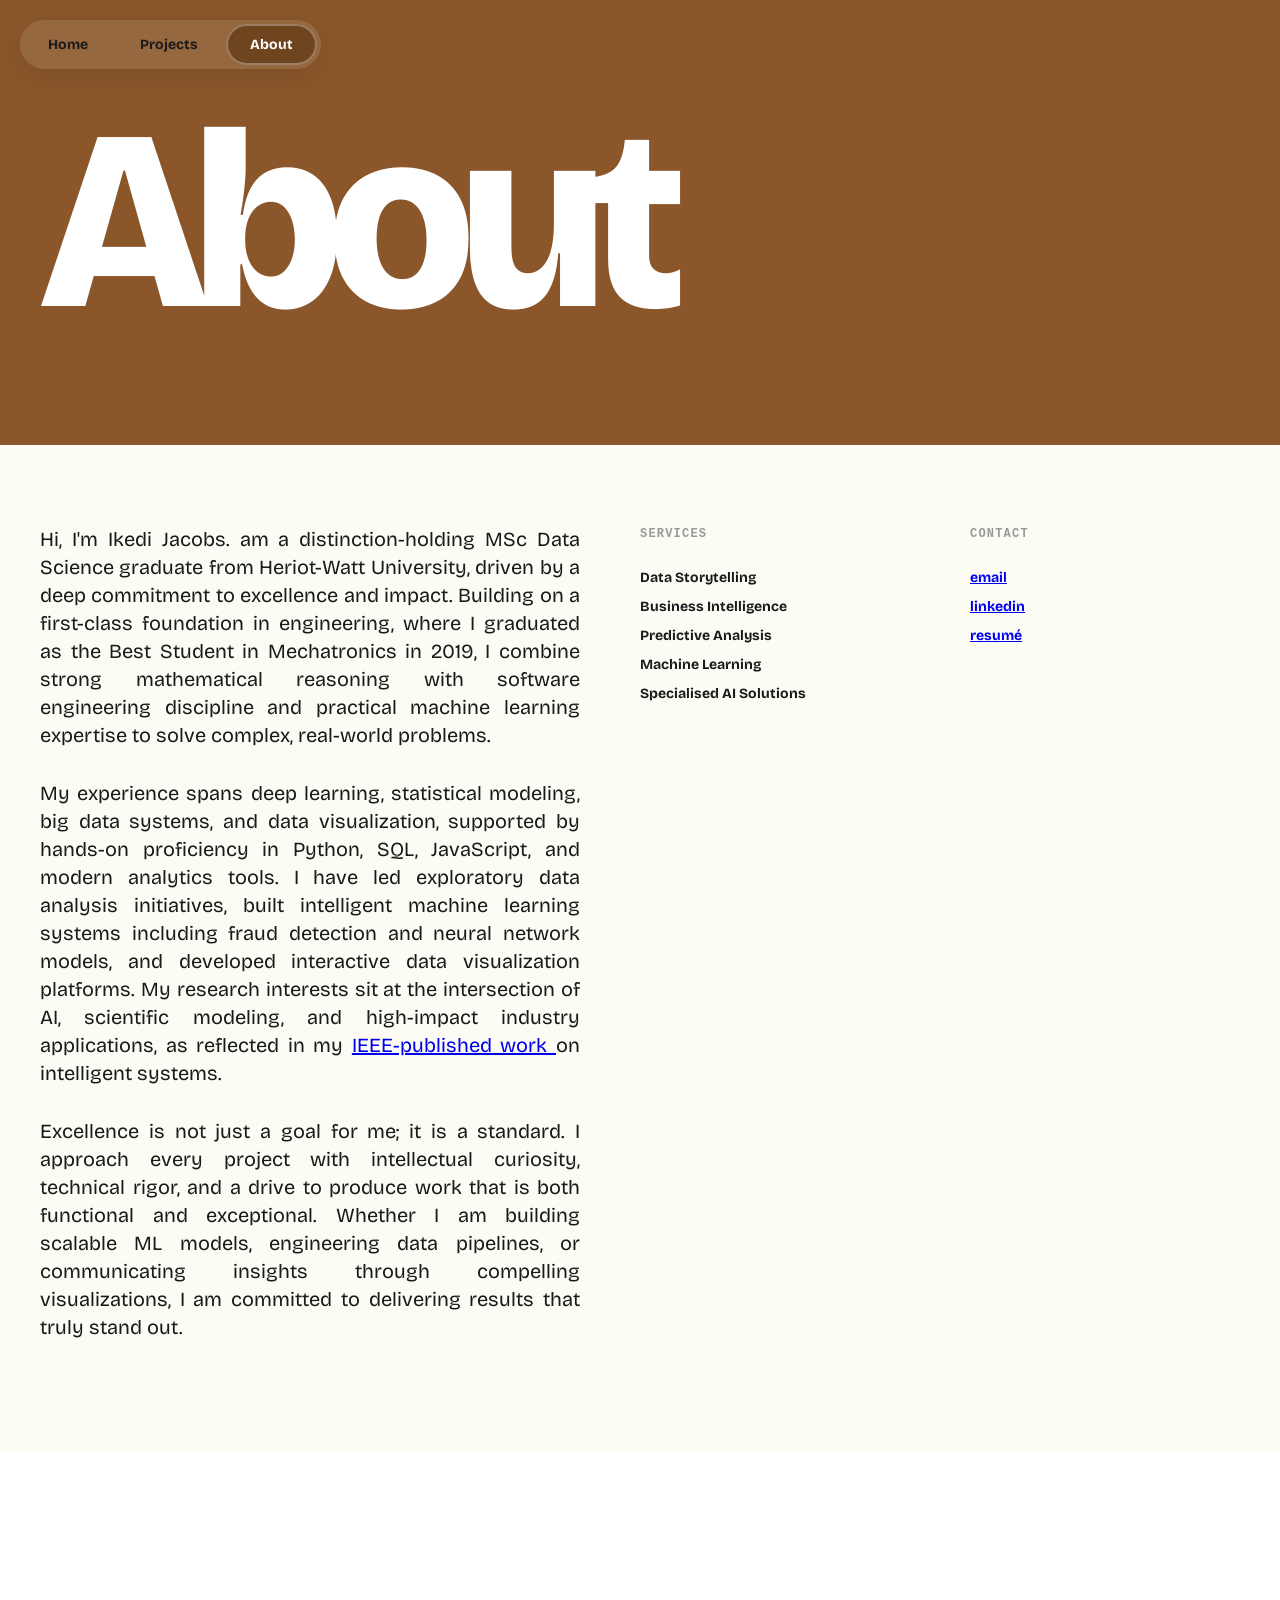
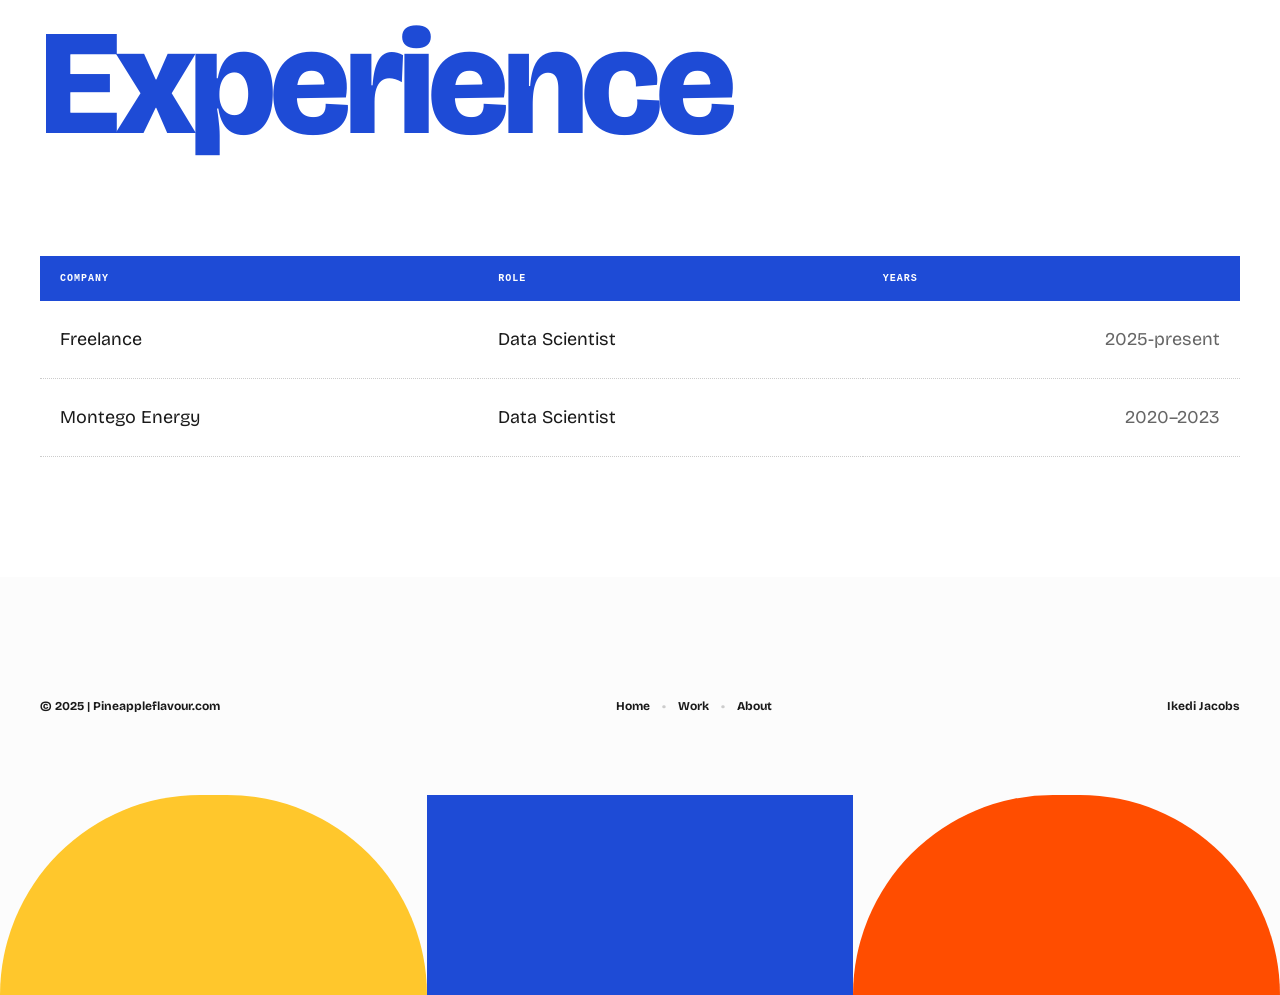
==== about/index.html @ 1de432f6 "feat: Implement clean URLs by moving pages to subdirectories, updating all internal links to absolut" ====
<!DOCTYPE html>
<html lang="en">

<head>
    <meta charset="UTF-8">
    <meta name="viewport" content="width=device-width, initial-scale=1.0">
    <title>About | Pineappleflavour</title>
    <link rel="icon" href="/assets/favicon.ico" type="image/png">
    <link rel="stylesheet" href="/style.css">
    <link rel="preconnect" href="https://fonts.googleapis.com">
    <link rel="preconnect" href="https://fonts.gstatic.com" crossorigin>
    <link
        href="https://fonts.googleapis.com/css2?family=Ancizar+Serif:ital,wght@0,300..900;1,300..900&family=Bricolage+Grotesque:opsz,wght@12..96,200..800&display=swap"
        rel="stylesheet">
    <style>
        .hero-about {
            background-color: var(--accent-brown);
            padding: 120px 40px 60px;
        }

        .about-title {
            font-size: clamp(80px, 20vw, 300px);
            font-weight: 900;
            color: #fff;
            line-height: 0.8;
            margin-bottom: 60px;
            letter-spacing: -0.05em;
        }

        .about-grid {
            display: grid;
            grid-template-columns: 2fr 1fr 1fr;
            padding: 80px 40px;
            gap: 60px;
            background-color: #fcfbf4;
        }

        .about-text {
            font-size: 20px;
            line-height: 1.4;
            max-width: 600px;
        }

        .about-text p {
            margin-bottom: 30px;
        }

        .list-section h3 {
            font-size: 12px;
            font-family: var(--font-mono);
            letter-spacing: 0.1em;
            margin-bottom: 24px;
            color: #999;
            text-transform: uppercase;
        }

        .list-section ul {
            list-style: none;
        }

        .list-section li {
            font-size: 14px;
            font-weight: 700;
            margin-bottom: 8px;
        }

        .experience-section {
            padding: 120px 40px;
            background-color: #fff;
        }

        .experience-title {
            font-size: clamp(60px, 12vw, 150px);
            font-weight: 900;
            color: var(--accent-blue);
            margin-bottom: 60px;
            letter-spacing: -0.04em;
        }

        .exp-table {
            width: 100%;
            border-collapse: collapse;
        }

        .exp-header {
            background-color: var(--accent-blue);
            color: #fff;
            padding: 15px 20px;
            font-size: 10px;
            font-family: var(--font-mono);
            text-transform: uppercase;
            letter-spacing: 0.1em;
            text-align: left;
        }

        .exp-row {
            border-bottom: 1px dotted #ccc;
        }

        .exp-row td {
            padding: 25px 20px;
            font-size: 18px;
            font-weight: 400;
        }

        .exp-row td:last-child {
            text-align: right;
            color: #666;
        }

        @media (max-width: 768px) {
            .about-grid {
                grid-template-columns: 1fr;
                gap: 40px;
            }
        }
    </style>
</head>

<body class="page-about">
    <header class="header">
        <nav class="nav">
            <a href="/" class="nav-pill">Home</a>
            <a href="/work/" class="nav-pill">Projects</a>
            <a href="/about/" class="nav-pill active">About</a>
        </nav>
    </header>

    <main>
        <section class="hero-about">
            <h1 class="about-title">About</h1>
        </section>

        <section class="about-grid">
            <div class="about-text">
                <p style="text-align: justify;">Hi, I'm Ikedi Jacobs. am a distinction-holding MSc Data Science graduate from Heriot-Watt University, driven by a deep commitment to
                    excellence and impact. Building on a first-class foundation in engineering, where I graduated as the Best Student in
                    Mechatronics in 2019, I combine strong mathematical reasoning with software engineering discipline and practical machine
                    learning expertise to solve complex, real-world problems.</p>
                <p style="text-align: justify;">My experience spans deep learning, statistical modeling, big data systems, and data visualization, supported by hands-on
                    proficiency in Python, SQL, JavaScript, and modern analytics tools. I have led exploratory data analysis initiatives,
                    built intelligent machine learning systems including fraud detection and neural network models, and developed interactive
                    data visualization platforms. My research interests sit at the intersection of AI, scientific modeling, and high-impact
                    industry applications, as reflected in my <a href="https://ieeexplore.ieee.org/document/10630434" target="_blank" rel="noopener noreferrer">
                    IEEE-published work </a> on intelligent systems.</p>
                <p style="text-align: justify;">Excellence is not just a goal for me; it is a standard. I approach every project with intellectual curiosity, technical
                    rigor, and a drive to produce work that is both functional and exceptional. Whether I am building scalable ML models,
                    engineering data pipelines, or communicating insights through compelling visualizations, I am committed to delivering
                    results that truly stand out.</p>
            </div>
            <div class="list-section">
                <h3>Services</h3>
                <ul>
                    <li>Data Storytelling</li>
                    <li>Business Intelligence</li>
                    <li>Predictive Analysis</li>
                    <li>Machine Learning</li>
                    <li>Specialised AI Solutions</li>
                </ul>
            </div>
            <div class="list-section">
                <h3>Contact</h3>
                <ul>
                    <li><a href="mailto:ikediloh@gmail.com">email</a></li>
                    <li><a href="https://www.linkedin.com/in/ikedijacobs/" target="_blank" rel="noopener noreferrer">linkedin</a></li>
                    <li><a href="https://drive.google.com/file/d/1eZhBMq50lLnc_rq4S2wR_T3DE5IK6BEK/view?usp=sharing" target="_blank" rel="noopener noreferrer">resumé</a></li>
                </ul>
            </div>
        </section>

        <section class="experience-section">
            <h2 class="experience-title">Experience</h2>
            <table class="exp-table">
                <thead>
                    <tr>
                        <th class="exp-header">Company</th>
                        <th class="exp-header">Role</th>
                        <th class="exp-header">Years</th>
                    </tr>
                </thead>
                <tbody>
                    <tr class="exp-row">
                        <td>Freelance</td>
                        <td>Data Scientist</td>
                        <td>2025-present</td>
                    </tr>
                    <tr class="exp-row">
                        <td>Montego Energy</td>
                        <td>Data Scientist</td>
                        <td>2020–2023</td>
                    </tr>
                </tbody>
            </table>
        </section>
    </main>

    <footer class="footer">
        <div class="footer-top">
            <div class="copyright">© 2025 | Pineappleflavour.com</div>
            <nav class="footer-nav">
                <a href="/">Home</a>
                <span class="dot">•</span>
                <a href="/work/">Work</a>
                <span class="dot">•</span>
                <a href="/about/">About</a>
            </nav>
            <div class="footer-name">Ikedi Jacobs</div>
        </div>
        <div class="footer-shapes">
            <div class="shape yellow"></div>
            <div class="shape blue"></div>
            <div class="shape orange"></div>
        </div>
    </footer>
</body>

</html>
---- style.css ----
:root {
    /* Color Palette */
    --bg-color: #fcfcfc;
    --text-primary: #1a1a1a;
    --accent-brown: #8b572a;
    --accent-green: #00a651;
    --accent-blue: #1e4bd6;
    --accent-orange: #ff4d00;
    --accent-yellow: #ffc72c;

    /* Typography */
    --font-main: 'Bricolage Grotesque', sans-serif;
    --font-serif: 'Ancizar Serif', serif;
    --font-mono: 'Space Mono', monospace;

    /* Navigation */
    --nav-active-bg: var(--accent-yellow);
    --nav-active-text: #000;
}

* {
    margin: 0;
    padding: 0;
    box-sizing: border-box;
}

body {
    background-color: var(--bg-color);
    color: var(--text-primary);
    font-family: var(--font-main);
    overflow-x: hidden;
    line-height: 1.5;
}

/* Header & Nav */
.header {
    position: fixed;
    top: 20px;
    left: 20px;
    z-index: 1000;
    backdrop-filter: blur(10px);
    background: rgba(255, 255, 255, 0.1);
    border-radius: 40px;
    padding: 4px;
    box-shadow: 0 8px 32px rgba(0, 0, 0, 0.1);
}

.nav {
    display: flex;
    gap: 4px;
}

.nav-pill {
    padding: 10px 24px;
    text-decoration: none;
    font-weight: 700;
    font-size: 14px;
    transition: all 0.4s cubic-bezier(0.23, 1, 0.32, 1);
    display: flex;
    align-items: center;
    justify-content: center;
    border-radius: 30px !important;
    background-color: transparent;
    color: var(--text-primary);
}

.nav-pill.active {
    background-color: var(--nav-active-bg);
    color: var(--nav-active-text);
    box-shadow: inset 0 0 0 2px rgba(255, 255, 255, 0.3);
}

.nav-pill:nth-child(1) {
    border-radius: 40px 0 0 40px;
}

.nav-pill:nth-child(3) {
    border-radius: 0 40px 40px 0;
}

.page-home {
    --nav-active-bg: #008743;
    --nav-active-text: #fff;
}

.page-projects {
    --nav-active-bg: #a8cdf7;
    --nav-active-text: #0d2b52;
}

.page-about {
    --nav-active-bg: #6f451f;
    --nav-active-text: #fff;
}

.nav-pill:hover {
    transform: translateY(-2px);
    box-shadow: 0 4px 20px rgba(0, 0, 0, 0.1);
}

/* Hero Section */
.hero-home {
    padding: 80px 0 0;
}

.hero-content {
    background-color: var(--accent-green);
    padding: 80px 40px;
    border-radius: 4px;
}

.title-row {
    display: flex;
    align-items: flex-start;
    justify-content: space-between;
}

.main-title {
    font-size: clamp(60px, 15vw, 180px);
    line-height: 0.9;
    letter-spacing: -0.04em;
    font-weight: 900;
    color: #fff;
    text-transform: none;
}

.sun-icon {
    width: 80px;
    height: 80px;
    animation: rotate 20s linear infinite;
}

@keyframes rotate {
    from {
        transform: rotate(0deg);
    }

    to {
        transform: rotate(360deg);
    }
}

.hero-info-box {
    background-color: var(--accent-brown);
    padding: 60px 40px;
    color: #fff;
    margin-top: -5px;
    /* Slight overlap or flush */
}

.section-label {
    font-family: var(--font-mono);
    font-size: 12px;
    letter-spacing: 0.1em;
    margin-bottom: 24px;
    opacity: 0.8;
}

.hero-description {
    font-size: 24px;
    max-width: 800px;
    margin-bottom: 32px;
    font-weight: 400;
}

.more-link {
    color: var(--accent-blue);
    text-decoration: none;
    font-weight: 700;
    font-size: 16px;
}

/* Projects Grid */
.projects-grid {
    display: grid;
    grid-template-columns: 1fr 1fr;
    padding: 0;
}

.project-card {
    border: 1px solid rgba(0, 0, 0, 0.05);
    cursor: pointer;
    overflow: hidden;
}

.project-image {
    aspect-ratio: 4/3;
    background-color: #ddd;
    overflow: hidden;
}

.project-image img {
    width: 100%;
    height: 100%;
    object-fit: cover;
    transition: transform 0.6s cubic-bezier(0.19, 1, 0.22, 1);
}

.project-card:hover .project-image img {
    transform: scale(1.05);
}

.project-info {
    padding: 24px 20px;
    display: flex;
    justify-content: space-between;
    align-items: center;
    font-size: 14px;
    font-weight: 700;
}

.project-id {
    font-family: var(--font-mono);
    font-size: 12px;
    color: #666;
}

/* Footer */
.footer {
    padding: 80px 0 0 0;
    display: flex;
    flex-direction: column;
}

.footer-top {
    display: flex;
    justify-content: space-between;
    align-items: center;
    padding: 40px;
    font-size: 12px;
    font-weight: 700;
}

.footer-nav {
    display: flex;
    gap: 12px;
}

.footer-nav a {
    text-decoration: none;
    color: inherit;
}

.dot {
    color: #ccc;
}

.footer-shapes {
    display: flex;
    height: 200px;
    margin-top: 40px;
}

.shape {
    flex: 1;
}

.shape.yellow {
    background-color: var(--accent-yellow);
    border-radius: 200px 200px 0 0;
}

.shape.blue {
    background-color: var(--accent-blue);
}

.shape.orange {
    background-color: var(--accent-orange);
    border-radius: 200px 200px 0 0;
}


/* Projects List (Work Page) */
.projects-list {
    padding: 0;
    background-color: #fff;
}

.work-item {
    display: grid;
    grid-template-columns: 1fr 1fr;
    border-bottom: 1px solid #eee;
}

.work-content {
    padding: 80px 40px;
    display: flex;
    flex-direction: column;
    justify-content: space-between;
}

.work-meta {
    font-family: var(--font-mono);
    font-size: 12px;
    color: #999;
    margin-bottom: 40px;
}

.work-item-title {
    font-size: 48px;
    font-weight: 700;
    margin-bottom: 24px;
    line-height: 1.1;
}

.work-item-desc {
    font-size: 18px;
    color: #444;
    max-width: 400px;
    margin-bottom: 40px;
}

.view-link {
    font-weight: 700;
    color: var(--accent-blue);
    text-decoration: none;
}

.work-visual {
    background-color: #f0f0f0;
    overflow: hidden;
    aspect-ratio: 1/1;
}

.work-visual img {
    width: 100%;
    height: 100%;
    object-fit: cover;
    transition: transform 0.8s ease;
}

.work-item:hover .work-visual img {
    transform: scale(1.05);
}

@media (max-width: 900px) {
    .work-item {
        grid-template-columns: 1fr;
    }
}

/* Responsive */
@media (max-width: 768px) {
    .projects-grid {
        grid-template-columns: 1fr;
    }

    .title-row {
        flex-direction: column-reverse;
    }

    .sun-icon {
        margin-bottom: 20px;
    }

    .footer-top {
        flex-direction: column;
        gap: 20px;
        text-align: center;
    }
}
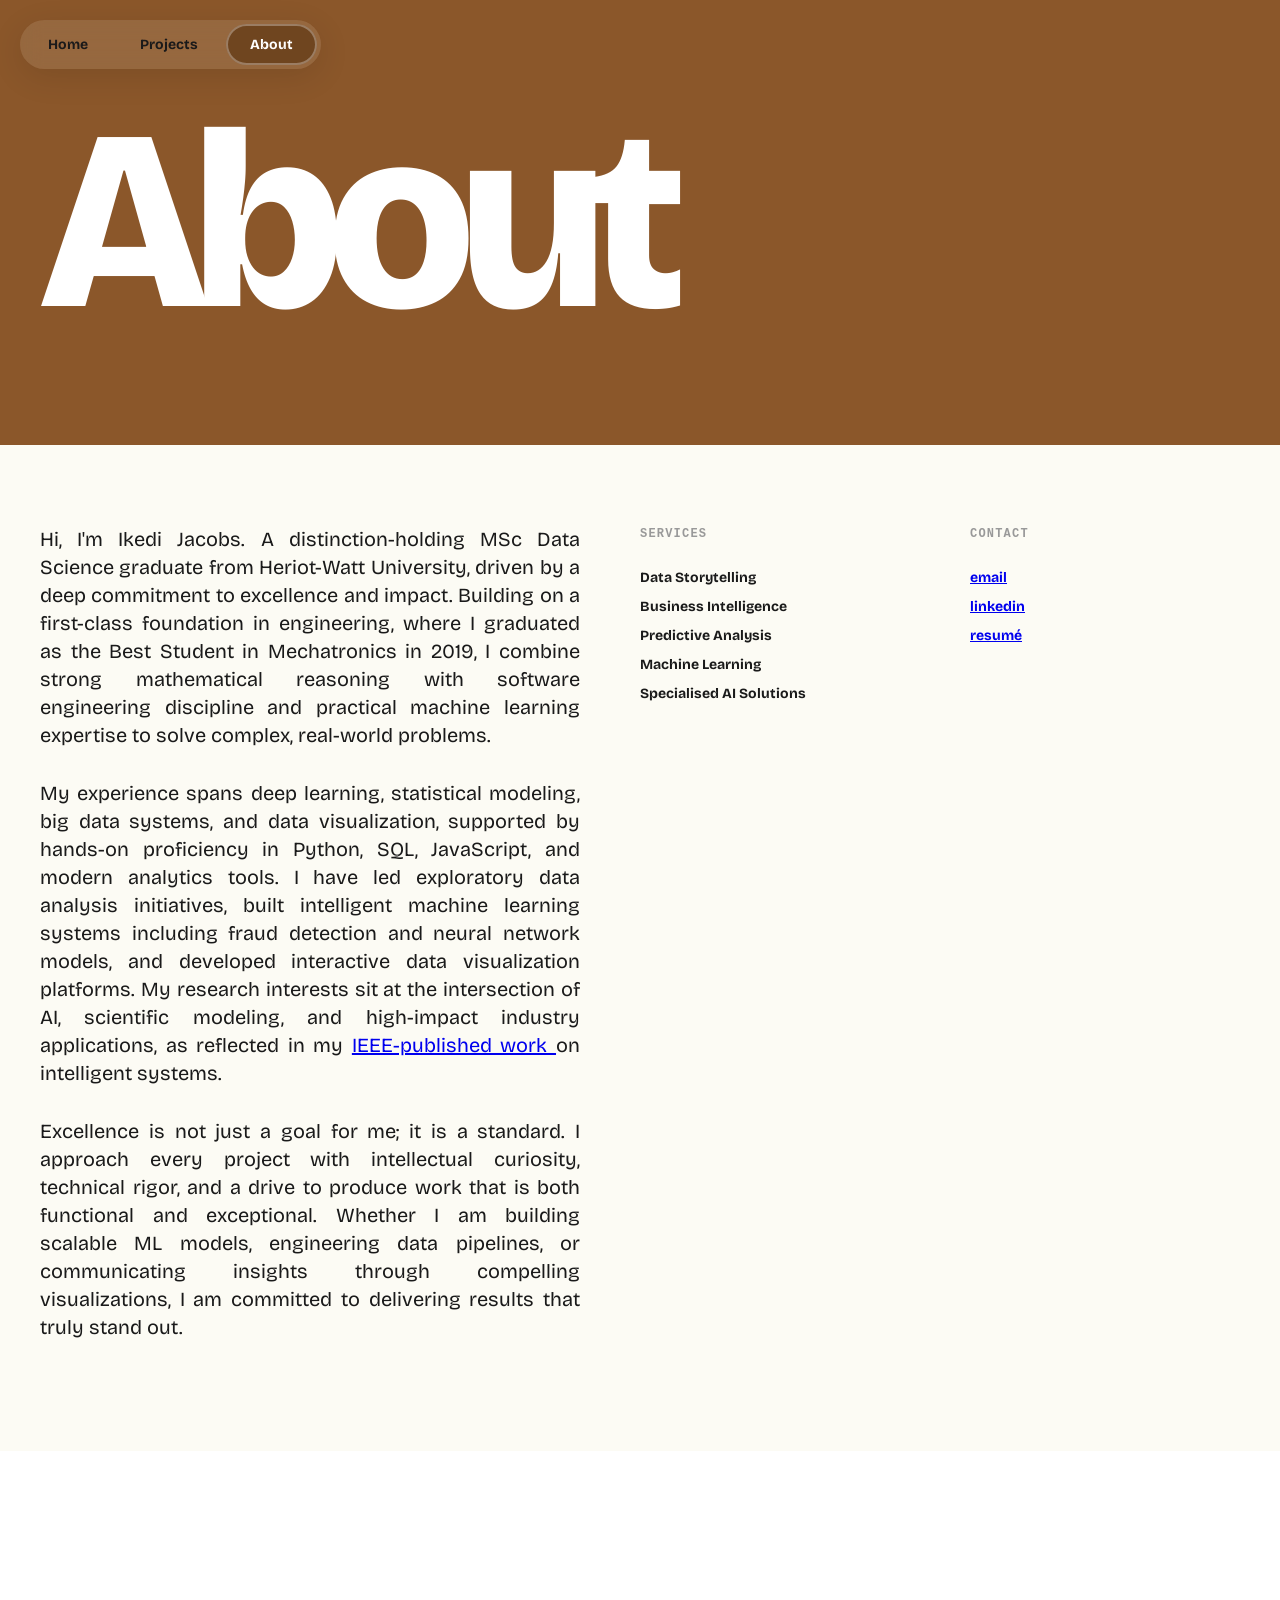
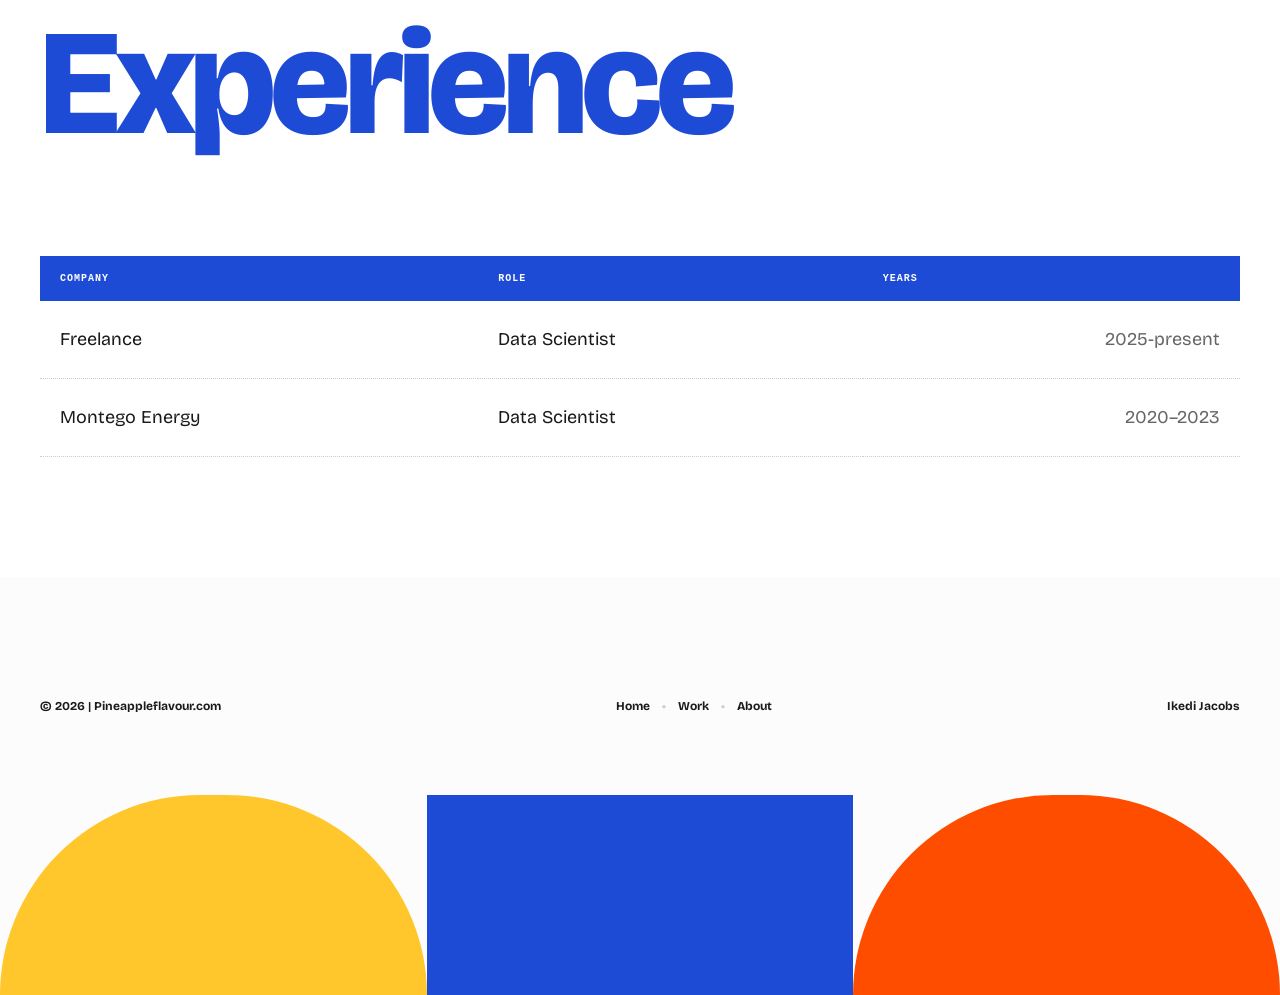
==== commit 18e3eec8: "fix typos in about" ====
--- a/about/index.html
+++ b/about/index.html
@@ -133,7 +133,7 @@
 
         <section class="about-grid">
             <div class="about-text">
-                <p style="text-align: justify;">Hi, I'm Ikedi Jacobs. am a distinction-holding MSc Data Science graduate from Heriot-Watt University, driven by a deep commitment to
+                <p style="text-align: justify;">Hi, I'm Ikedi Jacobs. A distinction-holding MSc Data Science graduate from Heriot-Watt University, driven by a deep commitment to
                     excellence and impact. Building on a first-class foundation in engineering, where I graduated as the Best Student in
                     Mechatronics in 2019, I combine strong mathematical reasoning with software engineering discipline and practical machine
                     learning expertise to solve complex, real-world problems.</p>
@@ -196,7 +196,7 @@
 
     <footer class="footer">
         <div class="footer-top">
-            <div class="copyright">© 2025 | Pineappleflavour.com</div>
+            <div class="copyright">© 2026 | Pineappleflavour.com</div>
             <nav class="footer-nav">
                 <a href="/">Home</a>
                 <span class="dot">•</span>
--- a/style.css
+++ b/style.css
@@ -196,6 +196,121 @@
     transition: transform 0.6s cubic-bezier(0.19, 1, 0.22, 1);
 }
 
+.project-preview {
+    position: relative;
+    width: 100%;
+    height: 100%;
+    min-height: 100%;
+    overflow: hidden;
+}
+
+.project-preview--f21dv {
+    background:
+        radial-gradient(circle at top left, rgba(0, 166, 81, 0.4), transparent 35%),
+        radial-gradient(circle at top right, rgba(30, 75, 214, 0.35), transparent 34%),
+        linear-gradient(135deg, #04162d 0%, #0d2b52 52%, #03111f 100%);
+    color: #fff;
+}
+
+.project-preview-grid {
+    position: absolute;
+    inset: 0;
+    display: grid;
+    grid-template-columns: 1.1fr 0.9fr;
+    grid-template-rows: auto 1fr 1fr;
+    gap: 10px;
+    padding: 18px;
+}
+
+.project-preview-title,
+.project-preview-panel,
+.project-preview-chart {
+    border: 1px solid rgba(255, 255, 255, 0.12);
+    border-radius: 18px;
+    background: rgba(255, 255, 255, 0.06);
+    backdrop-filter: blur(6px);
+}
+
+.project-preview-title {
+    grid-column: 1 / -1;
+    padding: 14px 16px;
+}
+
+.project-preview-title span {
+    display: block;
+}
+
+.project-preview-kicker {
+    font-family: var(--font-mono);
+    font-size: 10px;
+    letter-spacing: 0.12em;
+    color: rgba(255, 255, 255, 0.72);
+    margin-bottom: 6px;
+}
+
+.project-preview-heading {
+    font-size: clamp(20px, 2.4vw, 28px);
+    line-height: 1;
+    font-weight: 800;
+}
+
+.project-preview-panel {
+    padding: 16px;
+    display: flex;
+    align-items: flex-end;
+    position: relative;
+    overflow: hidden;
+}
+
+.project-preview-panel::before {
+    content: "";
+    position: absolute;
+    inset: auto 16px 16px;
+    height: 42%;
+    border-radius: 999px 999px 0 0;
+    background: linear-gradient(180deg, rgba(255, 199, 44, 0.25), rgba(255, 199, 44, 0.85));
+}
+
+.project-preview-panel span {
+    position: relative;
+    z-index: 1;
+    font-size: 14px;
+    font-weight: 700;
+}
+
+.project-preview-chart {
+    position: relative;
+    overflow: hidden;
+}
+
+.project-preview-chart::before,
+.project-preview-chart::after {
+    content: "";
+    position: absolute;
+    inset: 16px;
+    border-radius: 50%;
+}
+
+.project-preview-chart::before {
+    background:
+        conic-gradient(from 180deg,
+            #00a651 0 20%,
+            #1e4bd6 20% 48%,
+            #ffc72c 48% 74%,
+            #ff4d00 74% 100%);
+    mask: radial-gradient(circle at center, transparent 0 38%, #000 39%);
+    -webkit-mask: radial-gradient(circle at center, transparent 0 38%, #000 39%);
+}
+
+.project-preview-chart::after {
+    inset: auto 18px 18px;
+    height: 34%;
+    border-radius: 999px;
+    background:
+        linear-gradient(90deg, transparent 0 6%, rgba(255, 255, 255, 0.4) 6% 8%, transparent 8% 16%, rgba(255, 255, 255, 0.7) 16% 18%, transparent 18% 26%, rgba(255, 255, 255, 0.3) 26% 28%, transparent 28% 100%),
+        linear-gradient(180deg, rgba(255, 255, 255, 0.16), rgba(255, 255, 255, 0.02));
+}
+
 .project-card:hover .project-image img {
     transform: scale(1.05);
 }
@@ -329,8 +444,17 @@
     transition: transform 0.8s ease;
 }
 
+.work-visual .project-preview {
+    height: 100%;
+}
+
 .work-item:hover .work-visual img {
     transform: scale(1.05);
+}
+
+.work-item:hover .project-preview {
+    transform: scale(1.03);
+    transition: transform 0.8s ease;
 }
 
 @media (max-width: 900px) {
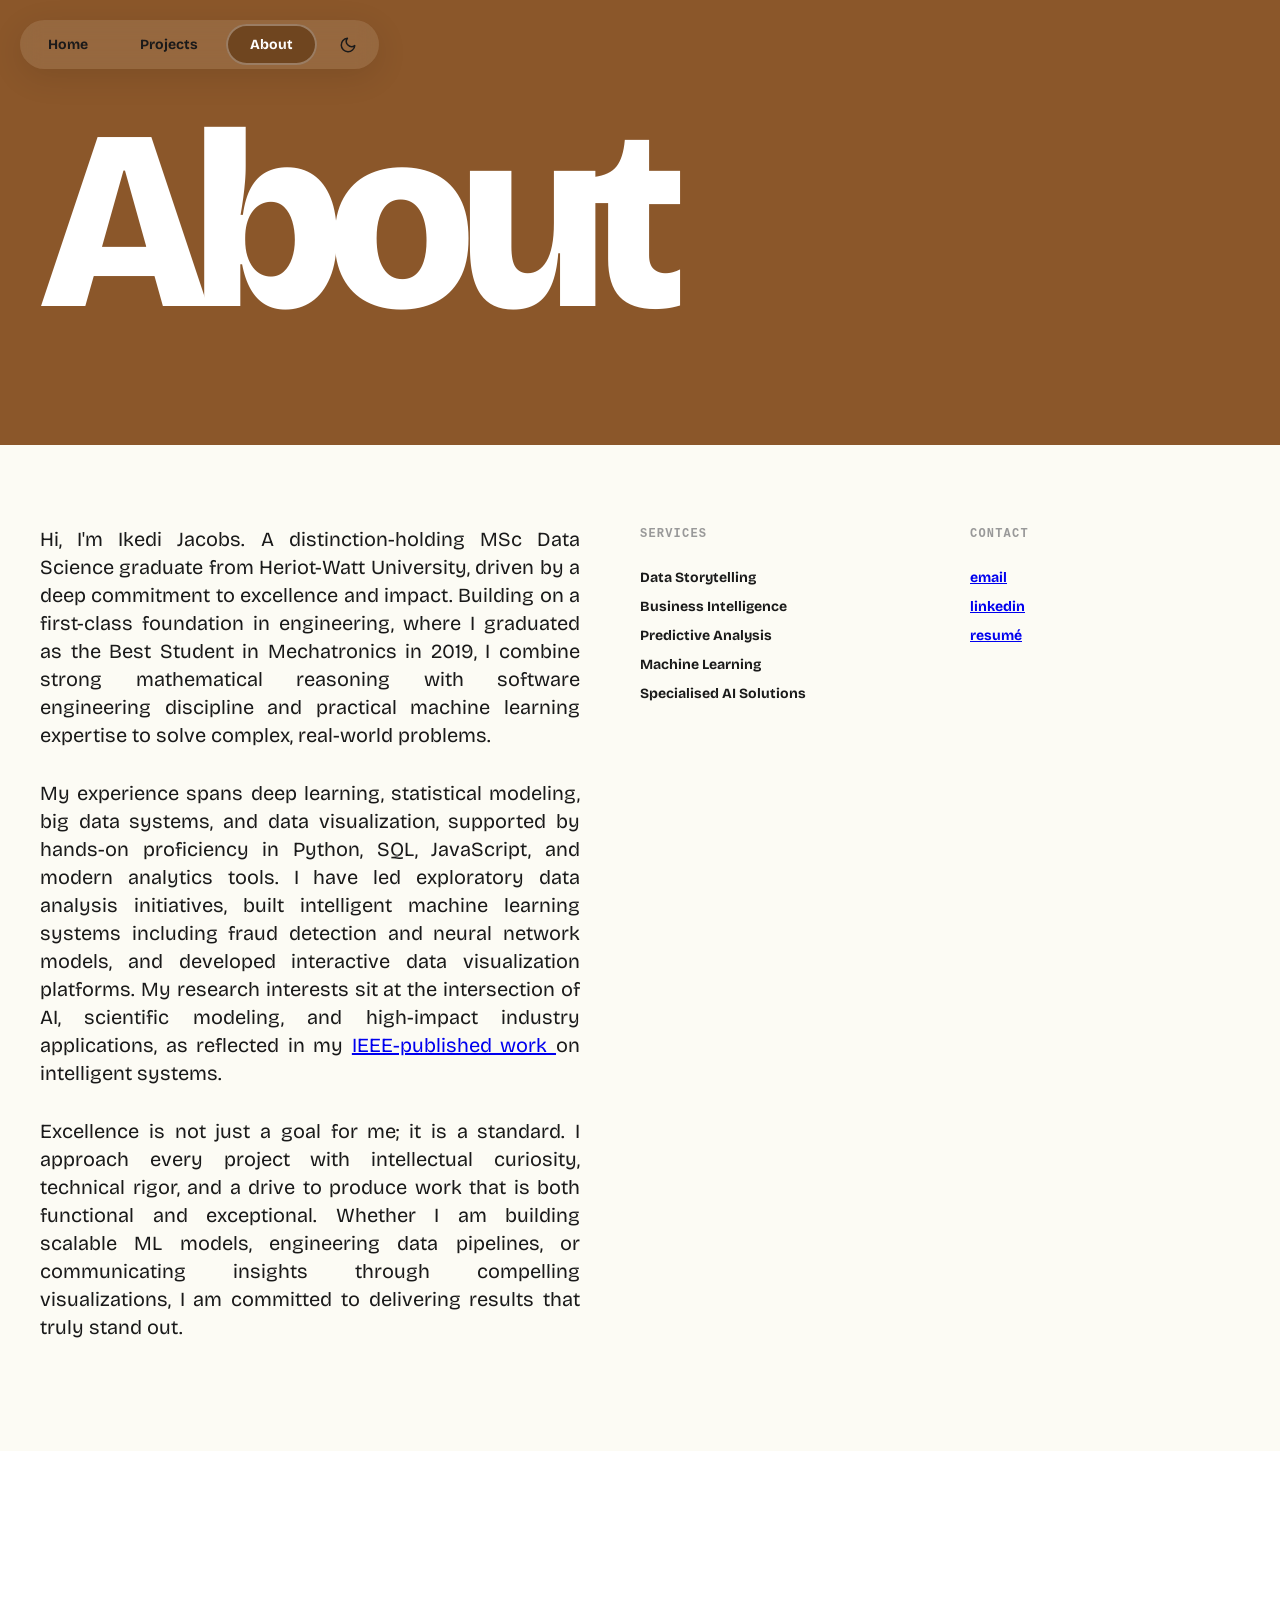
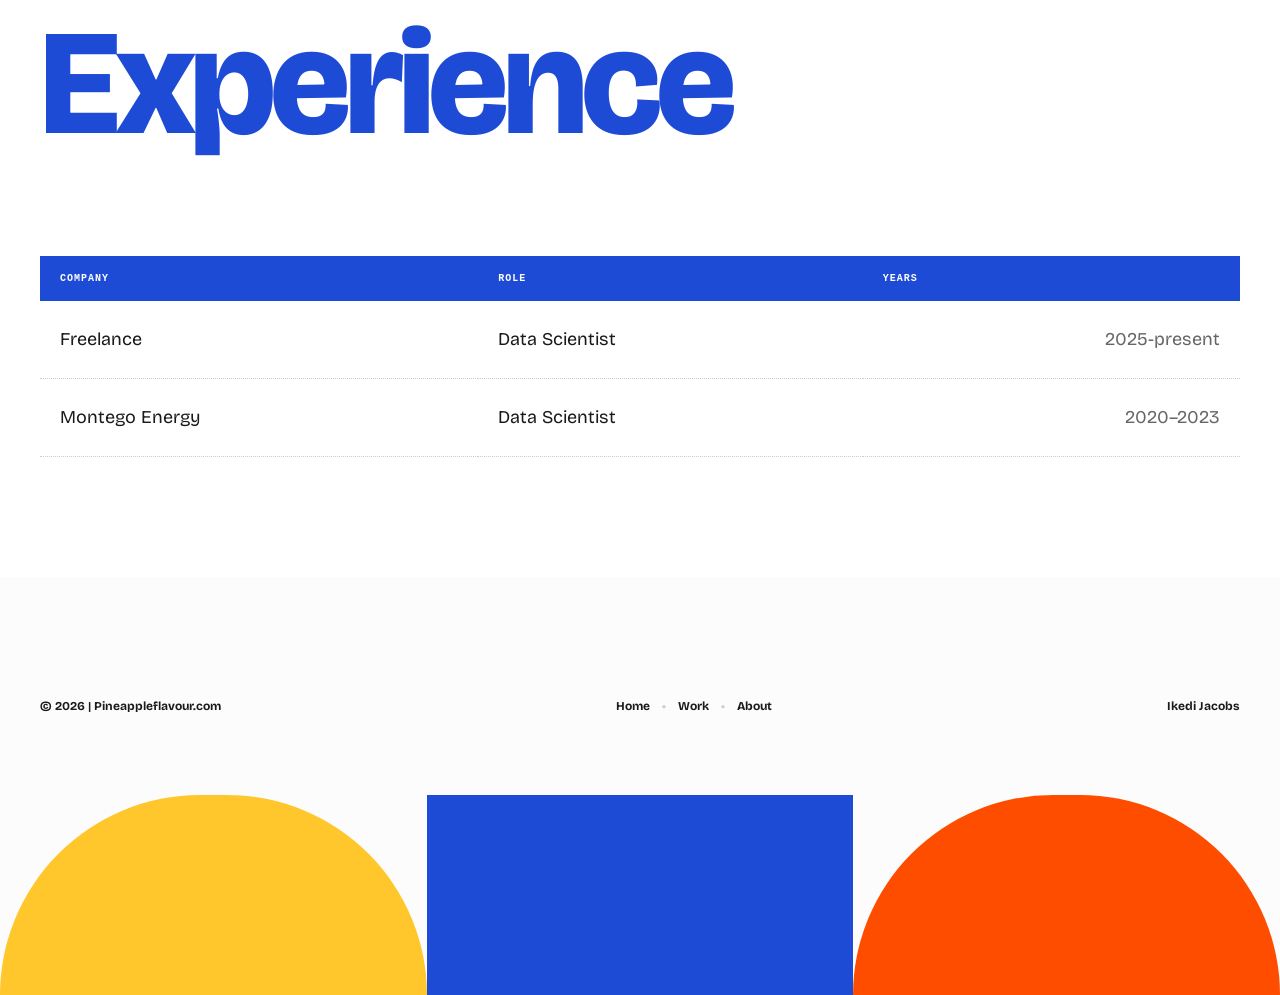
==== commit 710a7c42: "feat: Implement dark mode theme toggle and styles across all pages" ====
--- a/about/index.html
+++ b/about/index.html
@@ -6,6 +6,14 @@
     <meta name="viewport" content="width=device-width, initial-scale=1.0">
     <title>About | Pineappleflavour</title>
     <link rel="icon" href="/assets/favicon.ico" type="image/png">
+    <script>
+        (function() {
+            const savedTheme = localStorage.getItem('theme');
+            if (savedTheme === 'dark' || (!savedTheme && window.matchMedia('(prefers-color-scheme: dark)').matches)) {
+                document.documentElement.classList.add('dark-mode');
+            }
+        })();
+    </script>
     <link rel="stylesheet" href="/style.css">
     <link rel="preconnect" href="https://fonts.googleapis.com">
     <link rel="preconnect" href="https://fonts.gstatic.com" crossorigin>
@@ -163,7 +171,7 @@
                 <ul>
                     <li><a href="mailto:ikediloh@gmail.com">email</a></li>
                     <li><a href="https://www.linkedin.com/in/ikedijacobs/" target="_blank" rel="noopener noreferrer">linkedin</a></li>
-                    <li><a href="https://drive.google.com/file/d/1eZhBMq50lLnc_rq4S2wR_T3DE5IK6BEK/view?usp=sharing" target="_blank" rel="noopener noreferrer">resumé</a></li>
+                    <li><a href="https://drive.google.com/file/d/1LGB2s7gG03Qr29JETI5ZVHL0ub_E1LT2/view?usp=sharing" target="_blank" rel="noopener noreferrer">resumé</a></li>
                 </ul>
             </div>
         </section>
@@ -212,6 +220,7 @@
             <div class="shape orange"></div>
         </div>
     </footer>
+    <script src="/main.js"></script>
 </body>
 
 </html>
--- a/style.css
+++ b/style.css
@@ -1,12 +1,30 @@
 :root {
-    /* Color Palette */
+    /* Color Palette (Light Mode) */
     --bg-color: #fcfcfc;
     --text-primary: #1a1a1a;
+    --text-secondary: #444;
+    --text-muted: #666;
     --accent-brown: #8b572a;
     --accent-green: #00a651;
     --accent-blue: #1e4bd6;
     --accent-orange: #ff4d00;
     --accent-yellow: #ffc72c;
+    --premier-league-blue: #1adef4;
+    --experimental-yellow: #fcef97;
+    
+    /* Card & Component Surfaces */
+    --card-bg: #ffffff;
+    --card-border: rgba(0, 0, 0, 0.05);
+    --header-bg: rgba(255, 255, 255, 0.1);
+    --header-shadow: rgba(0, 0, 0, 0.1);
+
+    /* Navigation Active Pill Variables (Default Light Mode values) */
+    --home-active-bg: #008743;
+    --home-active-text: #fff;
+    --projects-active-bg: #a8cdf7;
+    --projects-active-text: #0d2b52;
+    --about-active-bg: #6f451f;
+    --about-active-text: #fff;
 
     /* Typography */
     --font-main: 'Bricolage Grotesque', sans-serif;
@@ -16,6 +34,35 @@
     /* Navigation */
     --nav-active-bg: var(--accent-yellow);
     --nav-active-text: #000;
+}
+
+html.dark-mode {
+    /* Color Palette (Dark Mode) */
+    --bg-color: #0b0c10;
+    --text-primary: #f0f0f5;
+    --text-secondary: #bbb;
+    --text-muted: #a0a0a0;
+    --accent-brown: #cf9b6f;
+    --accent-green: #2ecc71;
+    --accent-blue: #4fa3ff;
+    --accent-orange: #ff7d47;
+    --accent-yellow: #ffdf6d;
+    --premier-league-blue: #00bcd4;
+    --experimental-yellow: #22251a;
+    
+    /* Card & Component Surfaces */
+    --card-bg: #14151a;
+    --card-border: rgba(255, 255, 255, 0.08);
+    --header-bg: rgba(15, 15, 20, 0.4);
+    --header-shadow: rgba(0, 0, 0, 0.4);
+
+    /* Navigation Active Pill Variables (Dark Mode values) */
+    --home-active-bg: #2ecc71;
+    --home-active-text: #000;
+    --projects-active-bg: #4fa3ff;
+    --projects-active-text: #0d2b52;
+    --about-active-bg: #cf9b6f;
+    --about-active-text: #000;
 }
 
 * {
@@ -30,6 +77,7 @@
     font-family: var(--font-main);
     overflow-x: hidden;
     line-height: 1.5;
+    transition: background-color 0.3s ease, color 0.3s ease;
 }
 
 /* Header & Nav */
@@ -39,10 +87,11 @@
     left: 20px;
     z-index: 1000;
     backdrop-filter: blur(10px);
-    background: rgba(255, 255, 255, 0.1);
+    background: var(--header-bg);
     border-radius: 40px;
     padding: 4px;
-    box-shadow: 0 8px 32px rgba(0, 0, 0, 0.1);
+    box-shadow: 0 8px 32px var(--header-shadow);
+    transition: background-color 0.3s ease, box-shadow 0.3s ease;
 }
 
 .nav {
@@ -79,18 +128,18 @@
 }
 
 .page-home {
-    --nav-active-bg: #008743;
-    --nav-active-text: #fff;
+    --nav-active-bg: var(--home-active-bg);
+    --nav-active-text: var(--home-active-text);
 }
 
 .page-projects {
-    --nav-active-bg: #a8cdf7;
-    --nav-active-text: #0d2b52;
+    --nav-active-bg: var(--projects-active-bg);
+    --nav-active-text: var(--projects-active-text);
 }
 
 .page-about {
-    --nav-active-bg: #6f451f;
-    --nav-active-text: #fff;
+    --nav-active-bg: var(--about-active-bg);
+    --nav-active-text: var(--about-active-text);
 }
 
 .nav-pill:hover {
@@ -104,9 +153,10 @@
 }
 
 .hero-content {
-    background-color: var(--accent-green);
+    background-color: var(--card-bg);
     padding: 80px 40px;
     border-radius: 4px;
+    transition: background-color 0.3s ease;
 }
 
 .title-row {
@@ -120,7 +170,7 @@
     line-height: 0.9;
     letter-spacing: -0.04em;
     font-weight: 900;
-    color: #fff;
+    color: var(--accent-green);
     text-transform: none;
 }
 
@@ -140,10 +190,22 @@
     }
 }
 
+.rotating-pineapple {
+        animation: spinPineapple 12s linear infinite;
+        transform-origin: center;
+        /* Optional: Add a subtle drop shadow to make it pop */
+        filter: drop-shadow(0px 10px 15px rgba(0, 0, 0, 0.15));
+    }
+
+    @keyframes spinPineapple {
+        from { transform: rotate(0deg); }
+        to { transform: rotate(360deg); }
+    }
+
 .hero-info-box {
-    background-color: var(--accent-brown);
+    background-color: var(--experimental-yellow);
     padding: 60px 40px;
-    color: #fff;
+    color: var(--text-primary);
     margin-top: -5px;
     /* Slight overlap or flush */
 }
@@ -178,15 +240,17 @@
 }
 
 .project-card {
-    border: 1px solid rgba(0, 0, 0, 0.05);
+    border: 1px solid var(--card-border);
     cursor: pointer;
     overflow: hidden;
+    transition: border-color 0.3s ease;
 }
 
 .project-image {
     aspect-ratio: 4/3;
-    background-color: #ddd;
+    background-color: var(--card-border);
     overflow: hidden;
+    transition: background-color 0.3s ease;
 }
 
 .project-image img {
@@ -311,6 +375,79 @@
         linear-gradient(180deg, rgba(255, 255, 255, 0.16), rgba(255, 255, 255, 0.02));
 }
 
+.project-preview--premier-league {
+    background: #1adef4;
+    color: var(--text-primary);
+}
+
+.premier-preview {
+    position: absolute;
+    inset: 0;
+    padding: 22px;
+    display: grid;
+    grid-template-rows: auto 1fr auto;
+    gap: 18px;
+}
+
+.premier-preview-title {
+    font-size: clamp(28px, 4vw, 48px);
+    line-height: 0.9;
+    font-weight: 900;
+    letter-spacing: -0.04em;
+}
+
+.premier-preview-meta {
+    font-family: var(--font-mono);
+    font-size: 10px;
+    color: rgba(26, 26, 26, 0.62);
+    text-transform: uppercase;
+}
+
+.premier-preview-chart {
+    position: relative;
+    border: 1px solid rgba(26, 26, 26, 0.16);
+    border-radius: 8px;
+    background:
+        repeating-linear-gradient(to bottom, transparent 0 15%, rgba(26, 26, 26, 0.08) 15% calc(15% + 1px), transparent calc(15% + 1px) 20%),
+        linear-gradient(180deg, rgba(255, 255, 255, 0.68), rgba(255, 255, 255, 0.28));
+    overflow: hidden;
+}
+
+.premier-preview-chart::before,
+.premier-preview-chart::after {
+    content: "";
+    position: absolute;
+    inset: 28px 18px 24px;
+    background-repeat: no-repeat;
+    background-size: 100% 100%;
+}
+
+.premier-preview-chart::before {
+    background-image:
+        linear-gradient(155deg, transparent 0 12%, #1e4bd6 12% 13.5%, transparent 13.5% 29%, #ff4d00 29% 30.5%, transparent 30.5% 47%, #00a651 47% 48.5%, transparent 48.5% 100%);
+}
+
+.premier-preview-chart::after {
+    inset: 46px 24px 38px;
+    background-image:
+        linear-gradient(24deg, transparent 0 18%, #ef0107 18% 20%, transparent 20% 44%, #0ea5e9 44% 46%, transparent 46% 74%, #6f451f 74% 76%, transparent 76% 100%);
+}
+
+.premier-preview-pills {
+    display: flex;
+    gap: 8px;
+    flex-wrap: wrap;
+}
+
+.premier-preview-pills span {
+    border: 1px solid rgba(26, 26, 26, 0.16);
+    border-radius: 999px;
+    background: rgba(255, 255, 255, 0.72);
+    padding: 7px 10px;
+    font-size: 11px;
+    font-weight: 700;
+}
+
 .project-card:hover .project-image img {
     transform: scale(1.05);
 }
@@ -327,7 +464,7 @@
 .project-id {
     font-family: var(--font-mono);
     font-size: 12px;
-    color: #666;
+    color: var(--text-muted);
 }
 
 /* Footer */
@@ -388,13 +525,15 @@
 /* Projects List (Work Page) */
 .projects-list {
     padding: 0;
-    background-color: #fff;
+    background-color: var(--card-bg);
+    transition: background-color 0.3s ease;
 }
 
 .work-item {
     display: grid;
     grid-template-columns: 1fr 1fr;
-    border-bottom: 1px solid #eee;
+    border-bottom: 1px solid var(--card-border);
+    transition: border-color 0.3s ease;
 }
 
 .work-content {
@@ -407,8 +546,9 @@
 .work-meta {
     font-family: var(--font-mono);
     font-size: 12px;
-    color: #999;
+    color: var(--text-muted);
     margin-bottom: 40px;
+    transition: color 0.3s ease;
 }
 
 .work-item-title {
@@ -420,9 +560,10 @@
 
 .work-item-desc {
     font-size: 18px;
-    color: #444;
+    color: var(--text-secondary);
     max-width: 400px;
     margin-bottom: 40px;
+    transition: color 0.3s ease;
 }
 
 .view-link {
@@ -432,9 +573,10 @@
 }
 
 .work-visual {
-    background-color: #f0f0f0;
+    background-color: var(--card-border);
     overflow: hidden;
     aspect-ratio: 1/1;
+    transition: background-color 0.3s ease;
 }
 
 .work-visual img {
@@ -483,3 +625,221 @@
         text-align: center;
     }
 }
+
+/* ──────────────────────────────────────────────────────────────────────────
+   Theme Toggle & Dark Mode Transitions
+   ────────────────────────────────────────────────────────────────────────── */
+
+/* Smooth transitions for global elements */
+.hero-info-box,
+.projects-grid,
+.footer,
+.nav-pill {
+    transition: background-color 0.3s ease, border-color 0.3s ease, color 0.3s ease, box-shadow 0.3s ease, transform 0.4s cubic-bezier(0.23, 1, 0.32, 1);
+}
+
+/* Theme Toggle Pill Button */
+.theme-toggle {
+    background: transparent !important;
+    border: none !important;
+    cursor: pointer;
+    padding: 10px 18px !important;
+    display: flex;
+    align-items: center;
+    justify-content: center;
+    color: var(--text-primary);
+    outline: none;
+}
+
+.theme-toggle:hover {
+    transform: translateY(-2px);
+    box-shadow: 0 4px 20px rgba(0, 0, 0, 0.15);
+}
+
+/* SVG Animating Elements */
+.theme-toggle-icon {
+    transition: transform 0.5s cubic-bezier(0.23, 1, 0.32, 1);
+}
+
+.theme-toggle-icon .sun-circle,
+.theme-toggle-icon .sun-line {
+    opacity: 0;
+    transition: opacity 0.3s ease, transform 0.4s cubic-bezier(0.23, 1, 0.32, 1);
+    transform-origin: center;
+    transform: rotate(-90deg);
+}
+
+.theme-toggle-icon .moon-path {
+    opacity: 1;
+    transition: opacity 0.3s ease, transform 0.4s cubic-bezier(0.23, 1, 0.32, 1);
+    transform-origin: center;
+    transform: rotate(0deg);
+}
+
+/* Toggle transformations in Dark Mode */
+html.dark-mode .theme-toggle-icon {
+    transform: rotate(360deg);
+}
+
+html.dark-mode .theme-toggle-icon .sun-circle,
+html.dark-mode .theme-toggle-icon .sun-line {
+    opacity: 1;
+    transform: rotate(0deg);
+}
+
+html.dark-mode .theme-toggle-icon .moon-path {
+    opacity: 0;
+    transform: rotate(90deg);
+}
+
+/* ──────────────────────────────────────────────────────────────────────────
+   Page-Specific Dark Mode Overrides
+   ────────────────────────────────────────────────────────────────────────── */
+
+/* Home Page */
+html.dark-mode .rotating-pineapple {
+    filter: drop-shadow(0px 10px 20px rgba(255, 255, 255, 0.08));
+}
+
+/* About Page */
+html.dark-mode .hero-about {
+    background-color: #24160c !important; /* Deep dark brown for high-contrast white text */
+    transition: background-color 0.3s ease;
+}
+
+html.dark-mode .about-grid {
+    background-color: #121318 !important;
+    transition: background-color 0.3s ease;
+}
+
+html.dark-mode .experience-section {
+    background-color: #181920 !important;
+    transition: background-color 0.3s ease;
+}
+
+html.dark-mode .exp-row {
+    border-bottom: 1px dotted rgba(255, 255, 255, 0.15) !important;
+}
+
+html.dark-mode .exp-row td {
+    color: var(--text-primary) !important;
+}
+
+html.dark-mode .exp-row td:last-child {
+    color: var(--text-muted) !important;
+}
+
+html.dark-mode .list-section h3 {
+    color: var(--text-muted) !important;
+}
+
+/* Projects / Work List Page */
+html.dark-mode .work-hero {
+    background-color: #131d2e !important;
+    transition: background-color 0.3s ease;
+}
+
+html.dark-mode .work-title {
+    color: var(--accent-orange) !important;
+}
+
+html.dark-mode .projects-list {
+    background-color: var(--bg-color) !important; /* Fix light-gray contrast bug */
+    transition: background-color 0.3s ease;
+}
+
+/* Project Detail Pages (PSO, Skin Lesion, Wine Quality) */
+html.dark-mode .p-hero {
+    background-color: #0b2d18 !important; /* Deep forest green for high-contrast white text */
+    transition: background-color 0.3s ease;
+}
+
+/* D3 Premier League Page Specifics */
+html.dark-mode .pl-hero {
+    background: #072f38 !important; /* Deep navy/cyan for high-contrast text */
+    transition: background-color 0.3s ease;
+}
+
+html.dark-mode .pl-viz-section {
+    background: #17181e !important;
+    transition: background-color 0.3s ease;
+}
+
+html.dark-mode .btn {
+    background: #1e2029 !important;
+    border-color: rgba(255, 255, 255, 0.15) !important;
+    color: var(--text-primary) !important;
+}
+
+html.dark-mode .btn:hover {
+    border-color: var(--pl-accent) !important;
+    color: var(--pl-accent) !important;
+}
+
+html.dark-mode .btn.active {
+    background: var(--pl-accent) !important;
+    color: #000 !important;
+    border-color: var(--pl-accent) !important;
+}
+
+/* Keep text on Premier League project card readable on bright blue/cyan background */
+.project-preview--premier-league {
+    color: #1a1a1a !important;
+}
+
+.project-preview--premier-league .premier-preview-meta {
+    color: rgba(26, 26, 26, 0.75) !important;
+}
+
+.project-preview--premier-league .premier-preview-pills span {
+    color: #1a1a1a !important;
+    background: rgba(255, 255, 255, 0.85) !important;
+}
+
+/* D3 Visualizations Overrides via CSS */
+html.dark-mode svg text {
+    fill: var(--pl-ink) !important;
+}
+
+html.dark-mode svg .domain,
+html.dark-mode svg .tick line {
+    stroke: var(--pl-border) !important;
+}
+
+html.dark-mode svg .tick text {
+    fill: var(--pl-muted) !important;
+}
+
+/* Grid lines inside D3 SVGs */
+html.dark-mode svg line[stroke="rgba(26, 26, 26, 0.12)"] {
+    stroke: var(--pl-border) !important;
+}
+
+html.dark-mode svg line[stroke="#ccc"] {
+    stroke: var(--pl-border) !important;
+}
+
+/* Custom styled rect/zones in D3 SVGs */
+html.dark-mode svg rect[fill="#ffd700"] {
+    fill: var(--accent-yellow) !important;
+}
+
+html.dark-mode svg rect[fill="#3b9eff"] {
+    fill: var(--accent-blue) !important;
+}
+
+html.dark-mode svg rect[fill="#ff3b3b"] {
+    fill: var(--accent-orange) !important;
+}
+
+html.dark-mode svg line[stroke="#ffd700"] {
+    stroke: var(--accent-yellow) !important;
+}
+
+html.dark-mode svg line[stroke="#3b9eff"] {
+    stroke: var(--accent-blue) !important;
+}
+
+html.dark-mode svg line[stroke="#ff3b3b"] {
+    stroke: var(--accent-orange) !important;
+}
